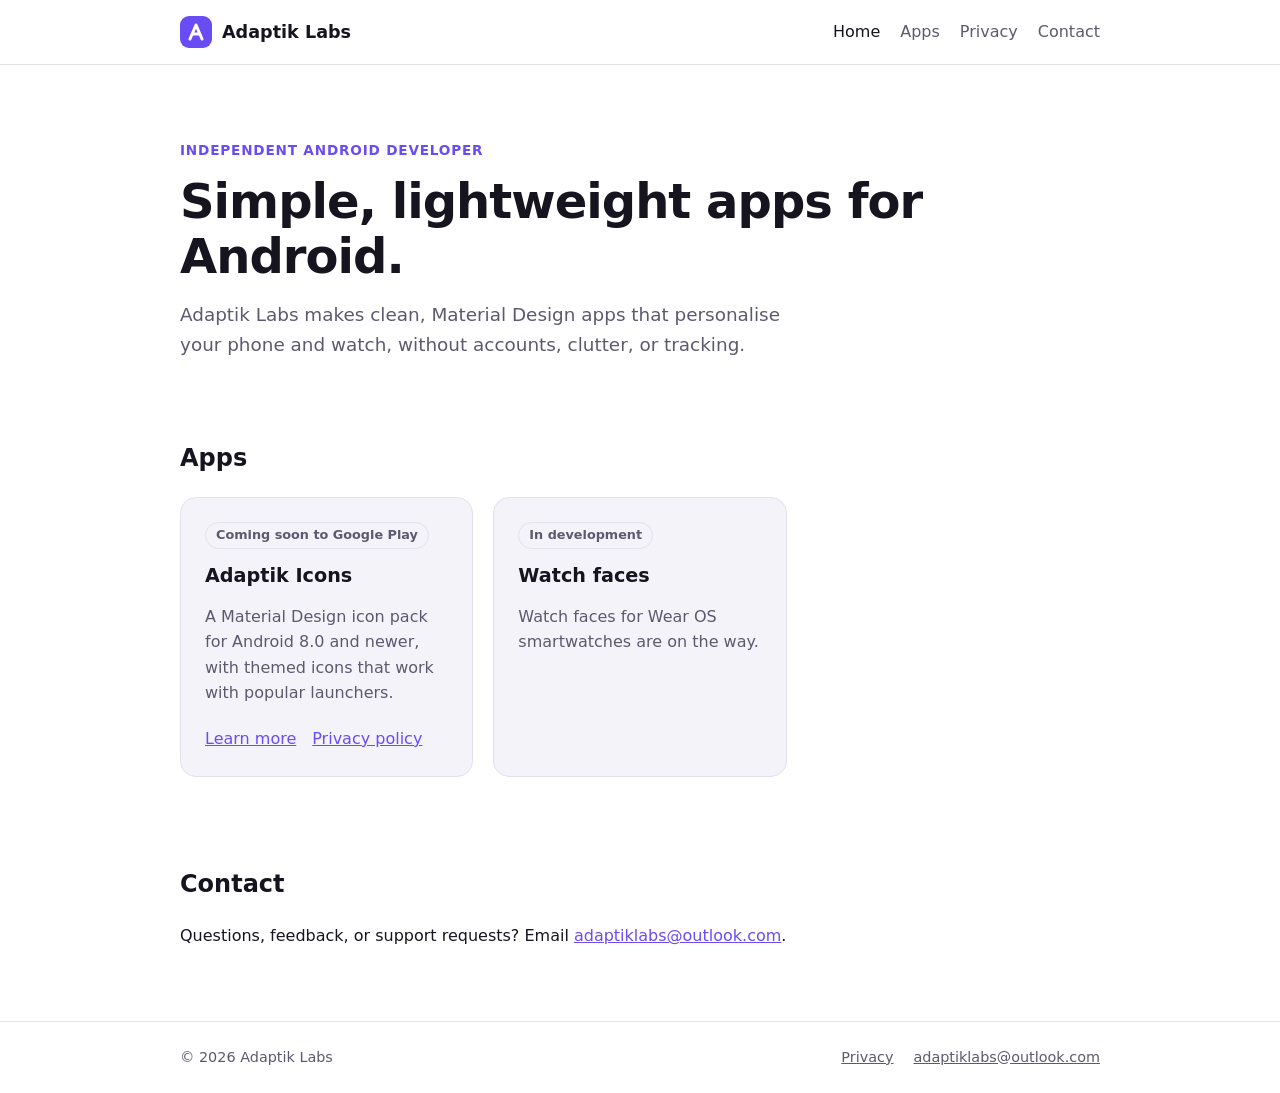
==== index.html @ e4712138 "Add Adaptik Labs website, Adaptik Icons page, and privacy policy" ====
<!DOCTYPE html>
<html lang="en">
<head>
    <meta charset="utf-8">
    <meta name="viewport" content="width=device-width, initial-scale=1">
    <title>Adaptik Labs</title>
    <meta name="description" content="Adaptik Labs builds lightweight, Material Design apps for Android, including icon packs and watch faces.">
    <link rel="icon" href="assets/img/logo.svg" type="image/svg+xml">
    <link rel="stylesheet" href="assets/css/site.css">
</head>
<body>
    <header class="al-header">
        <div class="al-container al-header__inner">
            <a class="al-brand" href="./">
                <img class="al-brand__mark" src="assets/img/logo.svg" alt="" width="32" height="32">
                Adaptik Labs
            </a>
            <nav class="al-nav" aria-label="Main">
                <a href="./" aria-current="page">Home</a>
                <a href="#apps">Apps</a>
                <a href="privacy/">Privacy</a>
                <a href="#contact">Contact</a>
            </nav>
        </div>
    </header>

    <main>
        <section class="al-hero">
            <div class="al-container">
                <span class="al-eyebrow">Independent Android developer</span>
                <h1>Simple, lightweight apps for Android.</h1>
                <p>Adaptik Labs makes clean, Material Design apps that personalise your phone and watch, without accounts, clutter, or tracking.</p>
            </div>
        </section>

        <section class="al-section" id="apps">
            <div class="al-container">
                <h2>Apps</h2>
                <div class="al-grid">
                    <article class="al-card">
                        <span class="al-badge">Coming soon to Google Play</span>
                        <h3>Adaptik Icons</h3>
                        <p>A Material Design icon pack for Android 8.0 and newer, with themed icons that work with popular launchers.</p>
                        <div class="al-card__links">
                            <a href="adaptik-icons/">Learn more</a>
                            <a href="adaptik-icons/privacy/">Privacy policy</a>
                        </div>
                    </article>
                    <article class="al-card">
                        <span class="al-badge">In development</span>
                        <h3>Watch faces</h3>
                        <p>Watch faces for Wear OS smartwatches are on the way.</p>
                    </article>
                </div>
            </div>
        </section>

        <section class="al-section" id="contact">
            <div class="al-container">
                <h2>Contact</h2>
                <p>Questions, feedback, or support requests? Email <a href="mailto:adaptiklabs@outlook.com">adaptiklabs@outlook.com</a>.</p>
            </div>
        </section>
    </main>

    <footer class="al-footer">
        <div class="al-container al-footer__inner">
            <span>&copy; 2026 Adaptik Labs</span>
            <div class="al-footer__links">
                <a href="privacy/">Privacy</a>
                <a href="mailto:adaptiklabs@outlook.com">adaptiklabs@outlook.com</a>
            </div>
        </div>
    </footer>
</body>
</html>
---- assets/css/site.css ----
:root {
    --al-bg: #ffffff;
    --al-surface: #f4f3fa;
    --al-text: #16151f;
    --al-muted: #5c5a6e;
    --al-border: #e3e1ee;
    --al-accent: #6a4cf5;
    --al-accent-contrast: #ffffff;
    --al-radius: 16px;
    --al-max-width: 960px;
    color-scheme: light dark;
}

@media (prefers-color-scheme: dark) {
    :root {
        --al-bg: #0f0f1a;
        --al-surface: #1a1a29;
        --al-text: #f2f1f8;
        --al-muted: #a9a7bd;
        --al-border: #2b2a3d;
        --al-accent: #9d8bff;
        --al-accent-contrast: #0f0f1a;
    }
}

*,
*::before,
*::after {
    box-sizing: border-box;
}

html {
    -webkit-text-size-adjust: 100%;
}

body {
    margin: 0;
    background: var(--al-bg);
    color: var(--al-text);
    font-family: system-ui, -apple-system, "Segoe UI", Roboto, "Helvetica Neue", Arial, sans-serif;
    font-size: 1rem;
    line-height: 1.6;
}

a {
    color: var(--al-accent);
}

a:hover {
    text-decoration-thickness: 2px;
}

img,
svg {
    display: block;
    max-width: 100%;
}

.al-container {
    width: 100%;
    max-width: var(--al-max-width);
    margin: 0 auto;
    padding: 0 20px;
}

/* Header */
.al-header {
    border-bottom: 1px solid var(--al-border);
}

.al-header__inner {
    display: flex;
    align-items: center;
    justify-content: space-between;
    gap: 16px;
    min-height: 64px;
}

.al-brand {
    display: inline-flex;
    align-items: center;
    gap: 10px;
    color: var(--al-text);
    font-weight: 700;
    font-size: 1.1rem;
    text-decoration: none;
}

.al-brand__mark {
    width: 32px;
    height: 32px;
}

.al-nav {
    display: flex;
    flex-wrap: wrap;
    gap: 4px 20px;
}

.al-nav a {
    color: var(--al-muted);
    font-weight: 500;
    text-decoration: none;
}

.al-nav a:hover,
.al-nav a[aria-current="page"] {
    color: var(--al-text);
}

/* Sections */
.al-hero {
    padding: 72px 0 48px;
}

.al-hero h1 {
    margin: 0 0 16px;
    font-size: clamp(2rem, 5vw, 3rem);
    line-height: 1.15;
    letter-spacing: -0.02em;
}

.al-hero p {
    max-width: 640px;
    margin: 0;
    color: var(--al-muted);
    font-size: 1.15rem;
}

.al-hero .al-hero__badge {
    margin-top: 24px;
}

.al-section {
    padding: 32px 0 56px;
}

.al-section h2 {
    margin: 0 0 20px;
    font-size: 1.5rem;
}

.al-eyebrow {
    display: inline-block;
    margin-bottom: 12px;
    color: var(--al-accent);
    font-size: 0.85rem;
    font-weight: 600;
    letter-spacing: 0.06em;
    text-transform: uppercase;
}

/* App cards */
.al-grid {
    display: grid;
    grid-template-columns: repeat(auto-fill, minmax(260px, 1fr));
    gap: 20px;
}

.al-card {
    display: flex;
    flex-direction: column;
    gap: 12px;
    padding: 24px;
    background: var(--al-surface);
    border: 1px solid var(--al-border);
    border-radius: var(--al-radius);
}

.al-card h3 {
    margin: 0;
    font-size: 1.2rem;
}

.al-card p {
    margin: 0;
    color: var(--al-muted);
}

.al-card__links {
    display: flex;
    flex-wrap: wrap;
    gap: 8px 16px;
    margin-top: auto;
    padding-top: 8px;
}

.al-badge {
    align-self: flex-start;
    padding: 2px 10px;
    border: 1px solid var(--al-border);
    border-radius: 999px;
    color: var(--al-muted);
    font-size: 0.8rem;
    font-weight: 600;
}

.al-button {
    display: inline-flex;
    align-items: center;
    justify-content: center;
    padding: 10px 20px;
    background: var(--al-accent);
    color: var(--al-accent-contrast);
    border-radius: 999px;
    font-weight: 600;
    text-decoration: none;
}

.al-button:hover {
    opacity: 0.9;
}

.al-feature-list {
    display: grid;
    grid-template-columns: repeat(auto-fill, minmax(240px, 1fr));
    gap: 16px;
    margin: 0;
    padding: 0;
    list-style: none;
}

.al-feature-list li {
    padding: 20px;
    background: var(--al-surface);
    border: 1px solid var(--al-border);
    border-radius: var(--al-radius);
}

.al-feature-list strong {
    display: block;
    margin-bottom: 4px;
}

.al-feature-list span {
    color: var(--al-muted);
}

.al-steps {
    margin: 0;
    padding-left: 1.25rem;
}

.al-steps li + li {
    margin-top: 8px;
}

/* Long-form text (policies) */
.al-prose {
    max-width: 720px;
    padding: 48px 0 64px;
}

.al-prose h1 {
    margin: 0 0 8px;
    font-size: clamp(1.75rem, 4vw, 2.25rem);
    line-height: 1.2;
}

.al-prose h2 {
    margin: 40px 0 12px;
    font-size: 1.25rem;
}

.al-prose p,
.al-prose ul {
    margin: 0 0 16px;
}

.al-prose li + li {
    margin-top: 6px;
}

.al-prose__meta {
    margin-bottom: 32px !important;
    color: var(--al-muted);
}

/* Footer */
.al-footer {
    border-top: 1px solid var(--al-border);
    color: var(--al-muted);
    font-size: 0.9rem;
}

.al-footer__inner {
    display: flex;
    flex-wrap: wrap;
    align-items: center;
    justify-content: space-between;
    gap: 12px;
    padding: 24px 20px;
}

.al-footer__links {
    display: flex;
    flex-wrap: wrap;
    gap: 4px 20px;
}

.al-footer a {
    color: var(--al-muted);
}
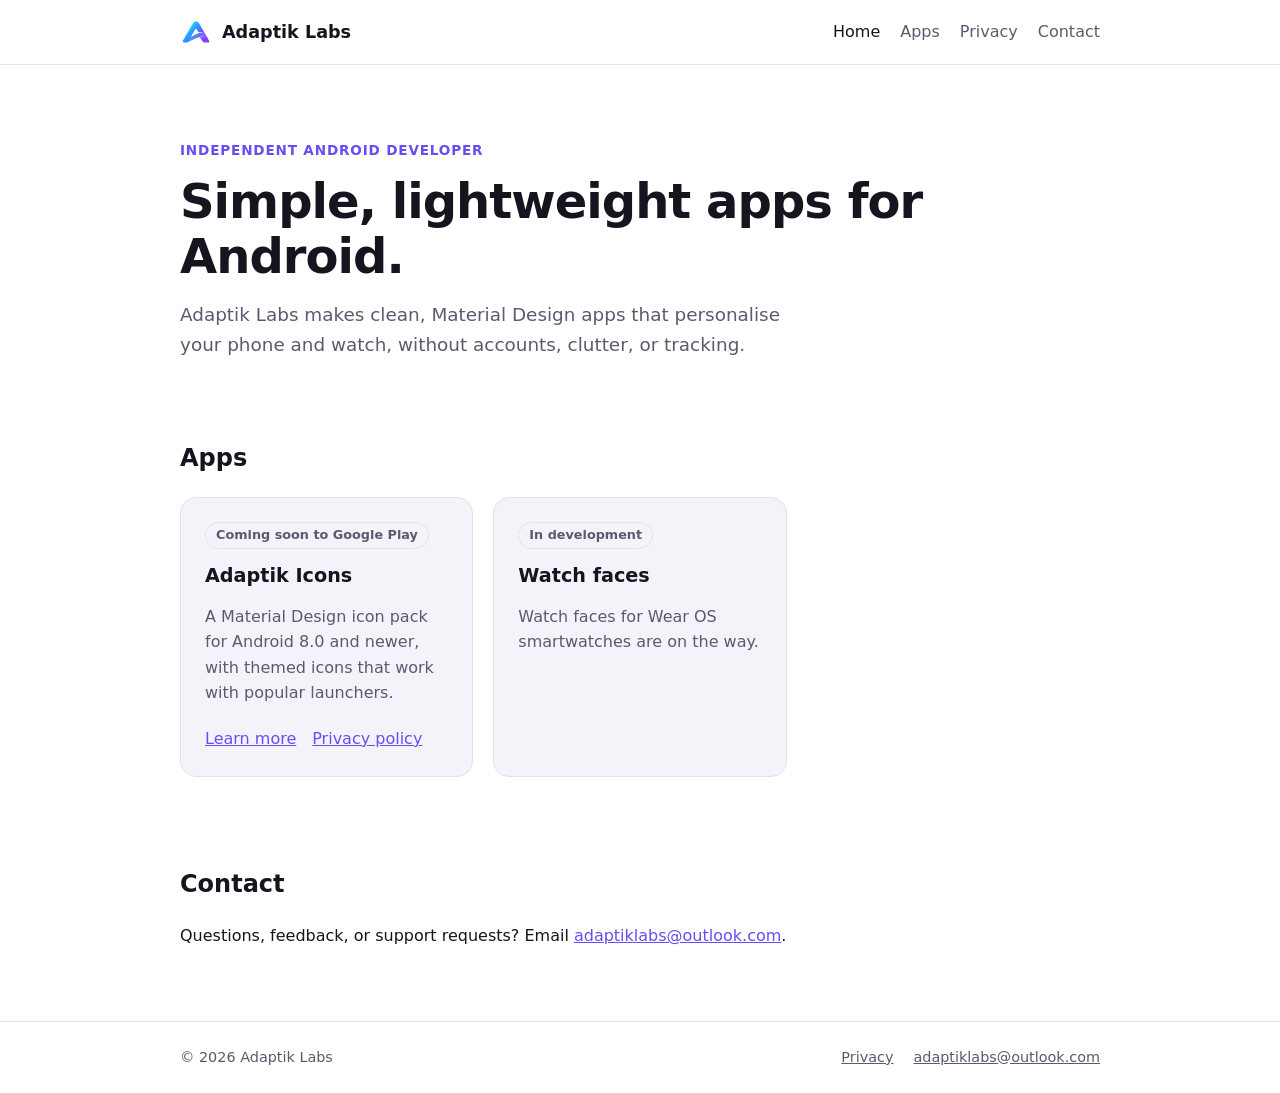
==== commit 034412ad: "Use Adaptik Labs brand logo" ====
--- a/index.html
+++ b/index.html
@@ -5,14 +5,20 @@
     <meta name="viewport" content="width=device-width, initial-scale=1">
     <title>Adaptik Labs</title>
     <meta name="description" content="Adaptik Labs builds lightweight, Material Design apps for Android, including icon packs and watch faces.">
-    <link rel="icon" href="assets/img/logo.svg" type="image/svg+xml">
+    <link rel="icon" href="assets/img/favicon.png" type="image/png">
+    <link rel="apple-touch-icon" href="assets/img/logo.png">
+    <meta property="og:title" content="Adaptik Labs">
+    <meta property="og:description" content="Lightweight, Material Design apps for Android.">
+    <meta property="og:image" content="https://adaptiklabs.github.io/assets/img/og-image.png">
+    <meta property="og:url" content="https://adaptiklabs.github.io/">
+    <meta name="twitter:card" content="summary_large_image">
     <link rel="stylesheet" href="assets/css/site.css">
 </head>
 <body>
     <header class="al-header">
         <div class="al-container al-header__inner">
             <a class="al-brand" href="./">
-                <img class="al-brand__mark" src="assets/img/logo.svg" alt="" width="32" height="32">
+                <img class="al-brand__mark" src="assets/img/logo.png" alt="" width="32" height="32">
                 Adaptik Labs
             </a>
             <nav class="al-nav" aria-label="Main">
